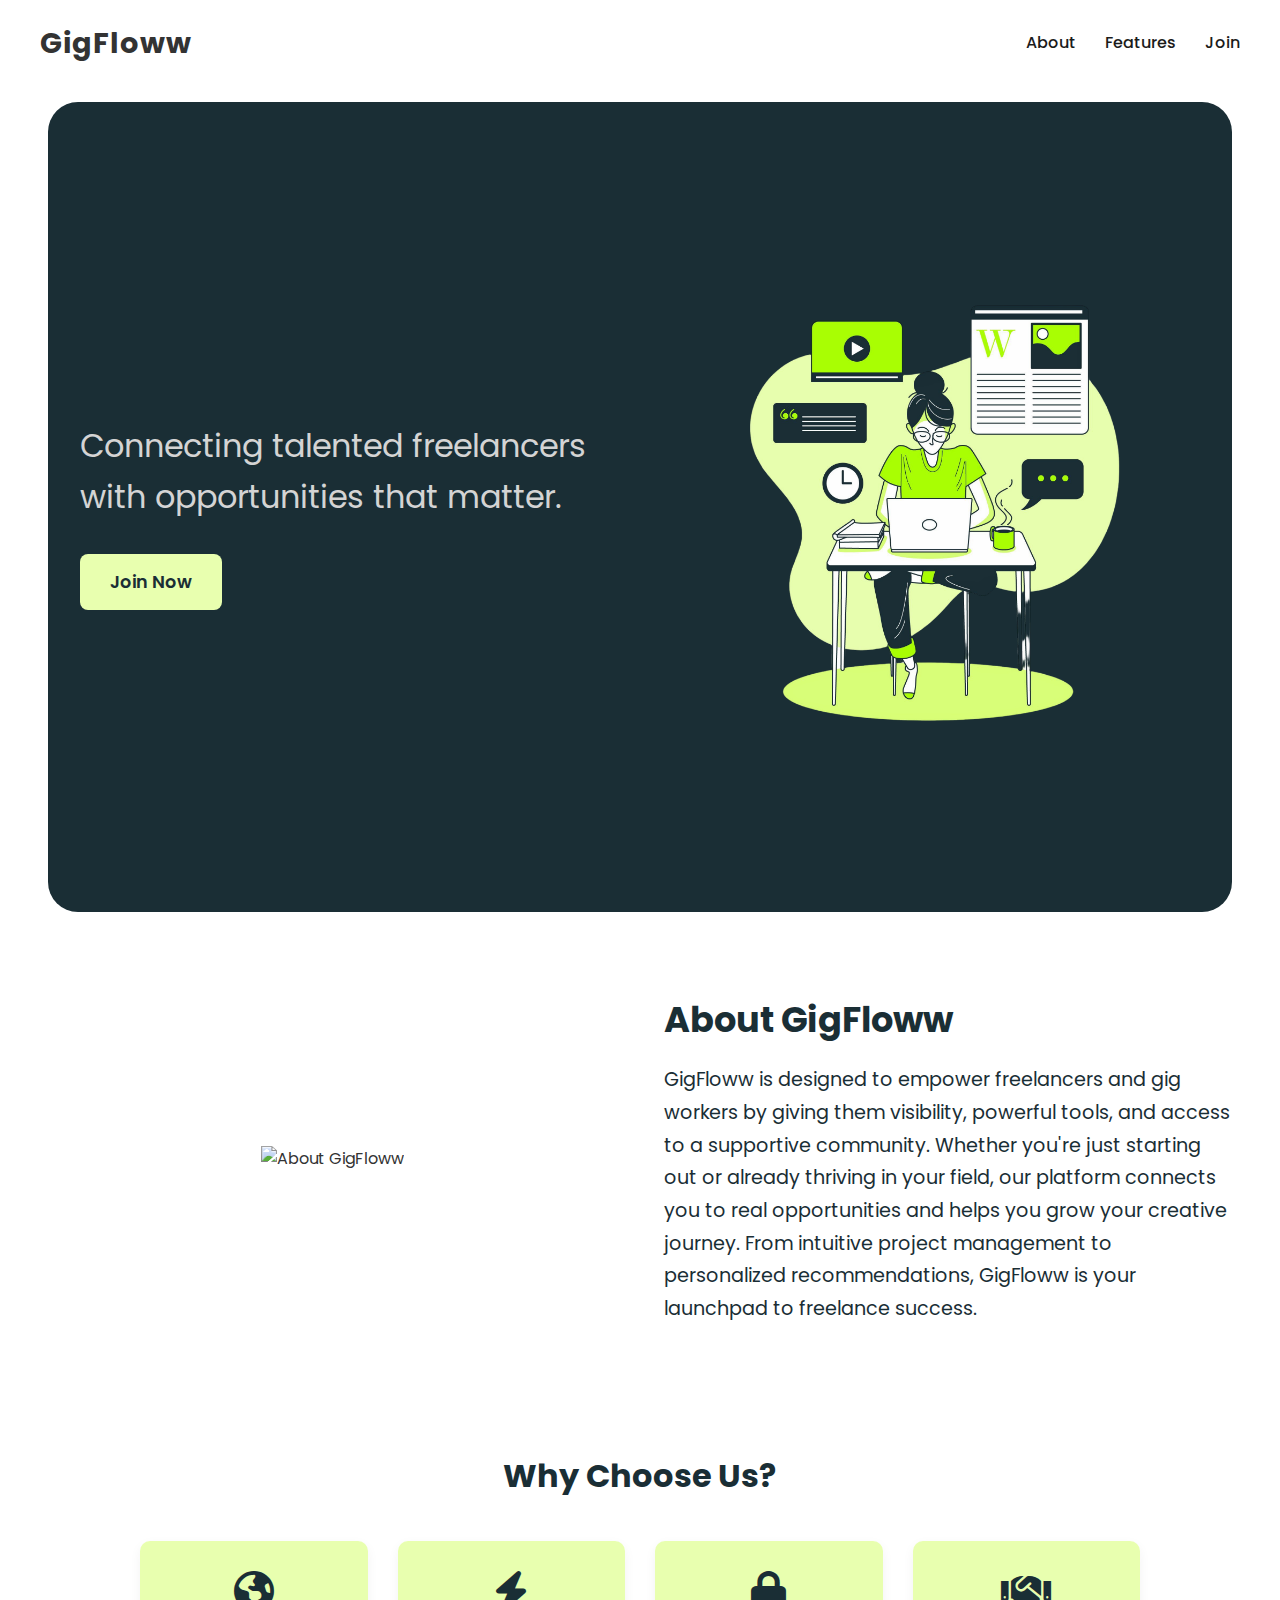
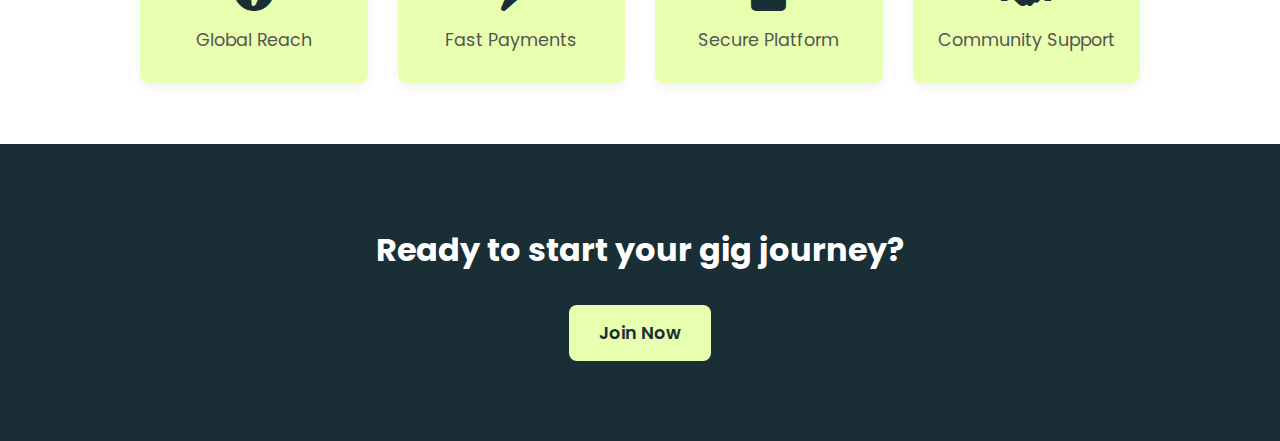
==== page.html @ ae3efb28 "first commit" ====
<!DOCTYPE html>
<html lang="en">
<head>
  <meta charset="UTF-8" />
  <meta name="viewport" content="width=device-width, initial-scale=1.0"/>
  <title>GigFloww | Landing Page</title>
  <link rel="stylesheet" href="style.css" />
  <link href="https://fonts.googleapis.com/css2?family=Poppins&display=swap" rel="stylesheet">
  <!-- FontAwesome CDN -->
  <link rel="stylesheet" href="https://cdnjs.cloudflare.com/ajax/libs/font-awesome/6.0.0-beta3/css/all.min.css">
</head>
<body>
  <header class="header">
    <h1>GigFloww</h1>
    <nav class="nav">
      <a href="#about">About</a>
      <a href="#features">Features</a>
      <a href="#join">Join</a>
    </nav>
  </header>

  <section class="hero">
    <div class="hero-content">
      <div class="hero-text">
        <h2><span id="typed"></span></h2>
        <p>Connecting talented freelancers with opportunities that matter.</p>
        <a href="#join" class="cta-btn">Join Now</a>
      </div>
      <div class="hero-illustration">
        <img src="download.png" alt="Freelancer Illustration" />
      </div>
    </div>
  </section>

  <section id="about" class="about reveal">
    <div class="about-content">
      <div class="about-image">
        <img src="https://img.freepik.com/free-vector/windows-concept-illustration_114360-267.jpg?t=st=1744880869~exp=1744884469~hmac=a0d5ffa57e07b725de430ab573ec3831158b5d8b7a6aa098c9607ce0dd079481&w=826" alt="About GigFloww">
      </div>
      <div class="about-text">
        <h3>About GigFloww</h3>
        <p>
          GigFloww is designed to empower freelancers and gig workers by giving them visibility,
          powerful tools, and access to a supportive community. Whether you're just starting out
          or already thriving in your field, our platform connects you to real opportunities
          and helps you grow your creative journey. From intuitive project management to personalized
          recommendations, GigFloww is your launchpad to freelance success.
        </p>
      </div>
    </div>
  </section>

  <section id="features" class="features reveal">
    <h3>Why Choose Us?</h3>
    <div class="feature-grid">
      <div class="feature-card">
        <i class="fas fa-globe-americas"></i>
        <p>Global Reach</p>
      </div>
      <div class="feature-card">
        <i class="fas fa-bolt"></i>
        <p>Fast Payments</p>
      </div>
      <div class="feature-card">
        <i class="fas fa-lock"></i>
        <p>Secure Platform</p>
      </div>
      <div class="feature-card">
        <i class="fas fa-handshake"></i>
        <p>Community Support</p>
      </div>
    </div>
  </section>

  <section id="join" class="cta reveal">
    <h3>Ready to start your gig journey?</h3>
    <a href="#" class="cta-btn">Join Now</a>
  </section>

 
  <script src="script.js"></script>
</body>
</html>
---- style.css ----
* {
    margin: 0;
    padding: 0;
    box-sizing: border-box;
  }
  
  body {
    font-family: 'Poppins', sans-serif;
    line-height: 1.6;
    background: #fff;
    color: #333;
    scroll-behavior: smooth;
  }
  
/* Header Section */
.header {
   
    display: flex;
    justify-content: space-between;
    align-items: center;
    padding: 20px 40px;
    position: sticky;
    top: 0;
    z-index: 1000;
    background-color: white;
  }
  
  .header h1 {
    font-size: 1.8rem;
    font-weight: 700;
    letter-spacing: 1px;
  }
  
  .nav a {
    color: rgb(27, 27, 27);
    text-decoration: none;
    margin-left: 25px;
    font-weight: 500;
    font-size: 1rem;
    transition: color 0.3s ease;
  }
  
  .nav a:hover {
    color: #aaff01;
  }
  
  
  .hero {
    background: #1a2e35;
    height: 90vh;
    border-radius: 30px;
    padding: 4rem 2rem;
    margin: 1rem 3rem;
    display: flex;
    align-items: center;
    justify-content: center;
  }
  
  .hero-content {
    display: flex;
    align-items: center;
    justify-content: space-between;
    max-width: 1200px;
    margin: auto;
    gap: 3rem;
    flex-wrap: wrap;
  }
  
  .hero-text {
    flex: 1;
    min-width: 280px;
    color: #ffffff;
  }
  
  .hero-text h2 {
    font-size: 3.2rem;
    font-weight: bold;
    margin-bottom: 1rem;
  }
  
  .hero-text p {
    font-size: 2rem;
    margin-bottom: 2rem;
    color: #d4d4d4;
  }
  
  .cta-btn {
    background: #e8ffaf;
    color: #1a2e35;
    padding: 1rem 2rem;
    text-decoration: none;
    border-radius: 8px;
    font-weight: 600;
    font-size: 1.1rem;
    transition: 0.3s ease;
    display: inline-block;
  }
  
  .cta-btn:hover {
    background-color: #aaff01;
    color: #1a2e35;
  }
  
  .hero-illustration {
    flex: 1;
    height: 100%;
    display: flex;
    justify-content: center;
    align-items: center;
  }
  
  .hero-illustration img {
    width: 100%;
    height: auto;
    max-height: 600px;
    object-fit: contain;
  }
  
  .about {
    background: #ffffff;
    padding: 4rem 3rem;
  }
  
  .about-content {
    display: flex;
    align-items: center;
    justify-content: center;
    gap: 3rem;
    max-width: 1200px;
    margin: auto;
    flex-wrap: wrap;
  }
  
  .about-image {
    flex: 1;
    display: flex;
    justify-content: center;
    align-items: center;
  }
  
  .about-image img {
    max-width: 100%;
    height: auto;
    max-height: 500px;
    object-fit: contain;
  }
  
  .about-text {
    flex: 1;
    min-width: 280px;
    color: #1a2e35;
  }
  
  .about-text h3 {
    font-size: 2.2rem;
    margin-bottom: 1rem;
  }
  
  .about-text p {
    font-size: 1.2rem;
    line-height: 1.7;
  }
  
  /* Features Section */
#features {
    padding: 60px 20px;

  }
  
  #features h3 {
    text-align: center;
    font-size: 2rem;
    margin-bottom: 40px;
    color: #1a2e35;
  }
  
  .feature-grid {
    display: grid;
    grid-template-columns: repeat(auto-fit, minmax(220px, 1fr));
    gap: 30px;
    max-width: 1000px;
    margin: 0 auto;
  }
  
  .feature-card {
    background-color: #e8ffaf;
    padding: 30px 20px;
    border-radius: 10px;
    box-shadow: 0 4px 12px rgba(0, 0, 0, 0.05);
    text-align: center;
    transition: transform 0.3s ease, box-shadow 0.3s ease;
  }
  
  .feature-card:hover {
    transform: translateY(-5px);
    box-shadow: 0 8px 20px rgba(0, 0, 0, 0.1);
   
  }
  
  .feature-card i {
    font-size: 2.5rem;
    color: #1a2e35;
    margin-bottom: 15px;
  }
  
  .feature-card p {
    font-size: 1.1rem;
    color: #555;
  }
  
  /* Join CTA Section */
#join {
    background-color: #1a2e35;
    color: #ffffff;
    text-align: center;
    padding: 80px 20px;
  }
  
  #join h3 {
    font-size: 2rem;
    margin-bottom: 30px;
  }
  
  .cta-btn {
    display: inline-block;
    background-color: #e8ffaf;
    color: #1a2e35;
    font-weight: 600;
    text-decoration: none;
    padding: 14px 30px;
    border-radius: 8px;
    transition: background-color 0.3s ease, transform 0.3s ease;
  }
  
  .cta-btn:hover {
    background-color: #aaff01;
    transform: translateY(-3px);
  }
  
  @media (max-width: 1024px) {
    .hero {
      height: auto;
      padding: 3rem 2rem;
      margin: 1rem 1.5rem;
    }
  
    .hero-text h2 {
      font-size: 2.4rem;
    }
  
    .hero-text p {
      font-size: 1.5rem;
    }
  
    .cta-btn {
      font-size: 1rem;
      padding: 0.8rem 1.6rem;
    }
  
    .hero-illustration img {
      max-height: 450px;
    }
  }
  
  @media (max-width: 768px) {
    .hero {
      flex-direction: column;
      text-align: center;
      padding: 2rem 1rem;
      border-radius: 20px;
    }
  
    .hero-content {
      flex-direction: column;
      gap: 2rem;
    }
  
    .hero-text h2 {
      font-size: 2rem;
    }
  
    .hero-text p {
      font-size: 1.2rem;
    }
  
    .cta-btn {
      font-size: 0.9rem;
      padding: 0.7rem 1.4rem;
    }
  
    .hero-illustration img {
      max-height: 350px;
      width: 90%;
    }
  }
  
  @media (max-width: 480px) {
    .hero {
      margin: 1rem;
      padding: 1.5rem 1rem;
    }
  
    .hero-text h2 {
      font-size: 2rem;
    }
  
    .hero-text p {
      font-size: 1rem;
    }
  
    .cta-btn {
      font-size: 0.85rem;
      padding: 0.6rem 1.2rem;
    }
  
    .hero-illustration img {
      max-height: 300px;
    }
  }
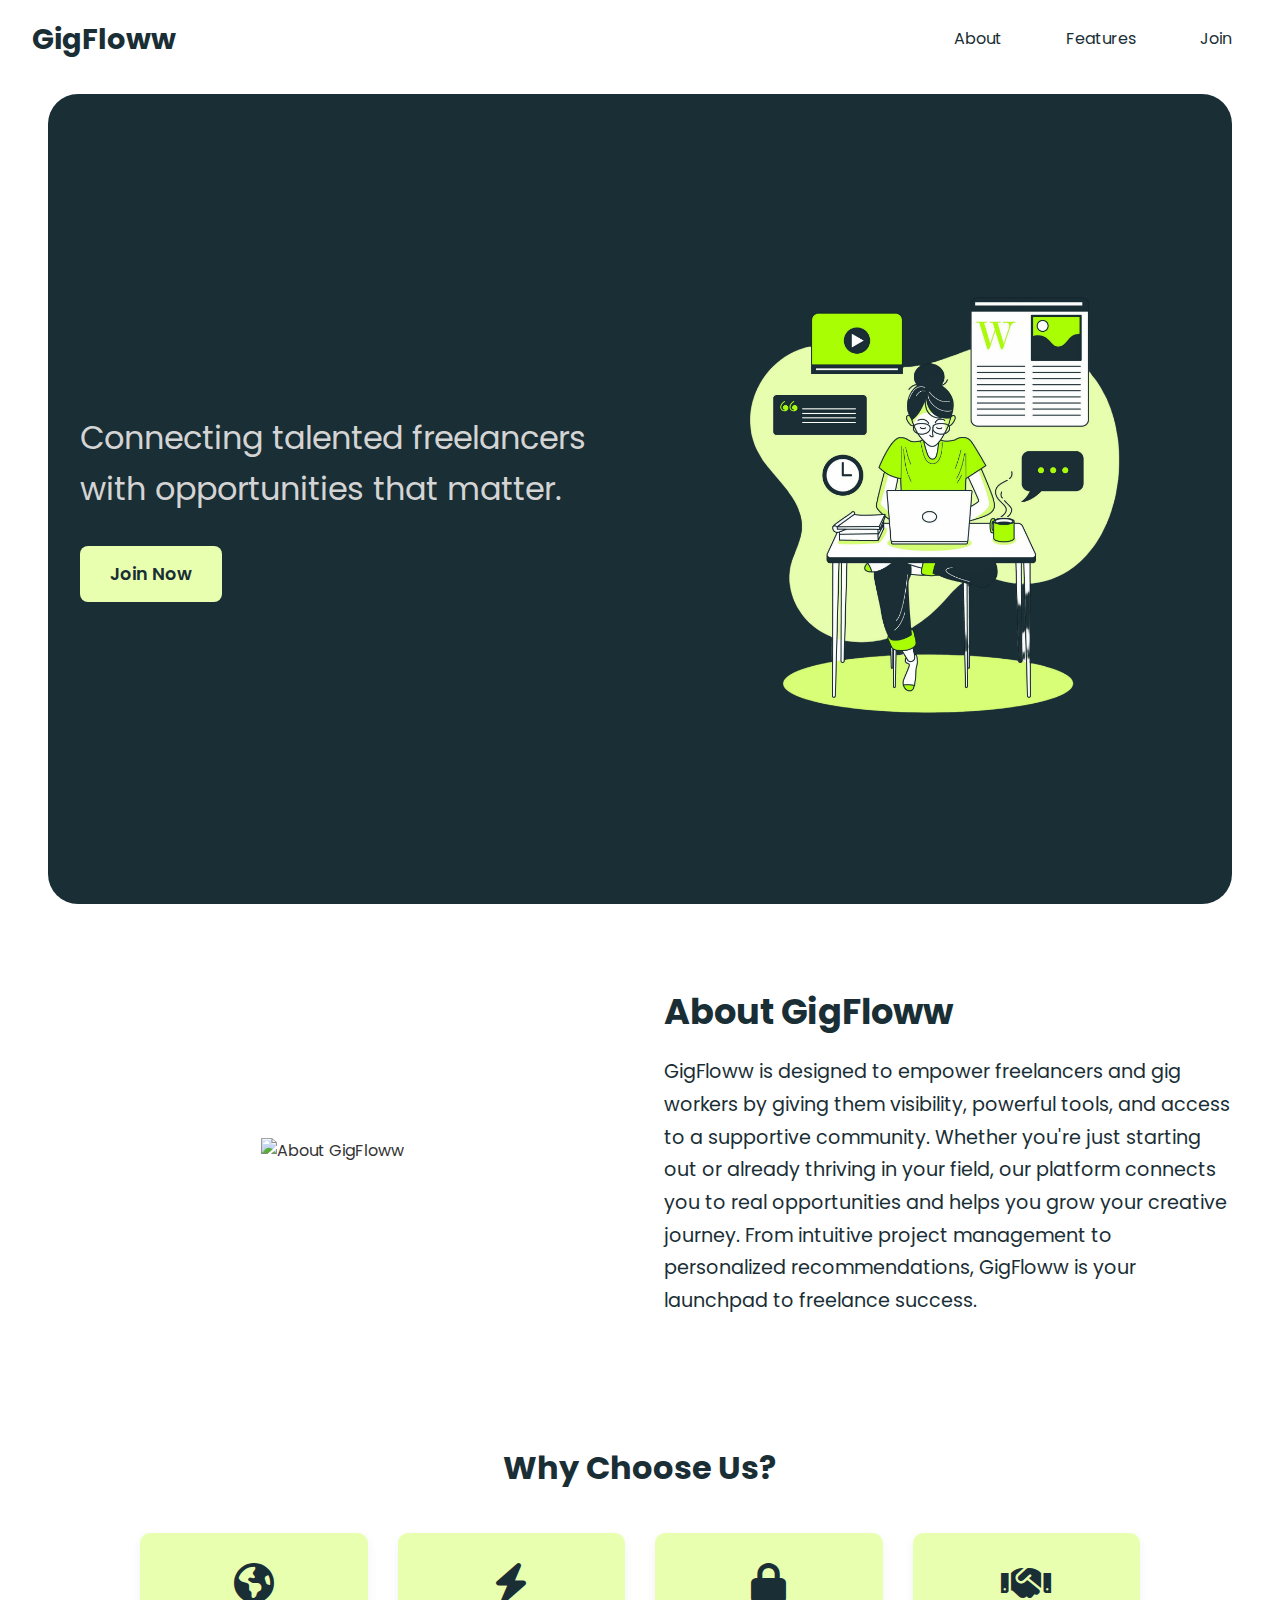
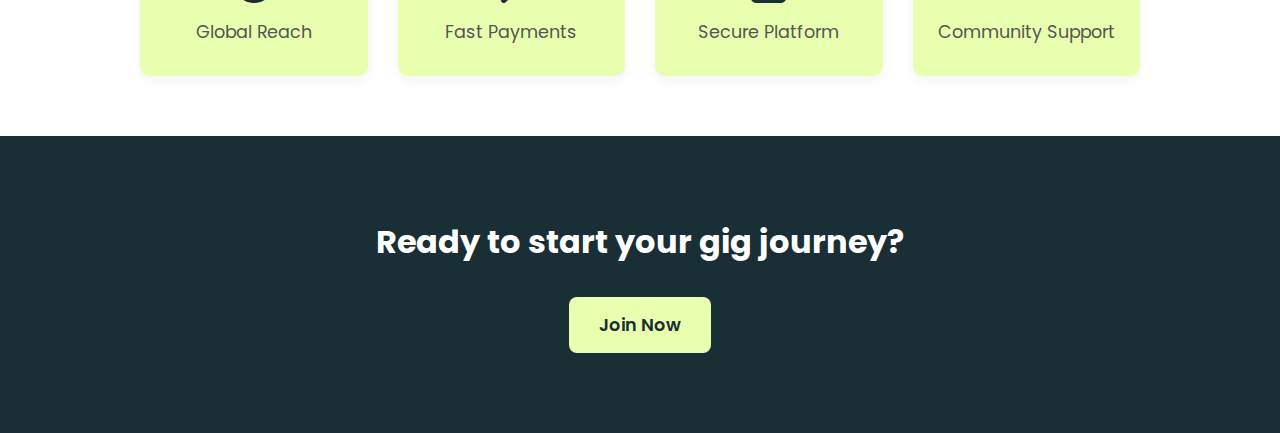
==== commit fb54a786: "02" ====
--- a/page.html
+++ b/page.html
@@ -17,7 +17,14 @@
       <a href="#features">Features</a>
       <a href="#join">Join</a>
     </nav>
+  
+    <div class="hamburger" onclick="toggleMenu()">
+      <span class="bar"></span>
+      <span class="bar"></span>
+      <span class="bar"></span>
+    </div>
   </header>
+  
 
   <section class="hero">
     <div class="hero-content">
@@ -77,7 +84,8 @@
     <a href="#" class="cta-btn">Join Now</a>
   </section>
 
- 
+  <script src="https://cdn.jsdelivr.net/npm/typed.js@2.0.12"></script>
+  <script src="https://unpkg.com/scrollreveal"></script>
   <script src="script.js"></script>
 </body>
 </html>
--- a/style.css
+++ b/style.css
@@ -1,320 +1,352 @@
 * {
-    margin: 0;
-    padding: 0;
-    box-sizing: border-box;
-  }
+  margin: 0;
+  padding: 0;
+  box-sizing: border-box;
+}
+
+body {
+  font-family: 'Poppins', sans-serif;
+  line-height: 1.6;
+  background: #fff;
+  color: #333;
+  scroll-behavior: smooth;
+}
+
+.header {
+  display: flex;
+  justify-content: space-between;
+  align-items: center;
+  padding: 1rem 2rem;
+  background-color: white;
+  color: #1a2e35;
+}
+
+.header h1 {
+  font-size: 1.8rem;
+}
+
+.nav {
+  display: flex;
+  gap: 2rem;
+}
+
+.nav a {
+  text-decoration: none;
+  color: #1a2e35;
+  font-size: 1rem;
+  padding: 0.5rem 1rem;
+  border-radius: 4px;
+}
+
+.nav a:hover {
+  background-color: #2e434a;
+}
+
+.hamburger {
+  display: none;
+  cursor: pointer;
+  flex-direction: column;
+  gap: 4px;
+  align-items: center;
+}
+
+.hamburger .bar {
+  width: 25px;
+  height: 3px;
+  background-color: #333; /* Change to dark color for better visibility */
+  border-radius: 10px;
+}
+
+.hero {
+  background: #1a2e35;
+  height: 90vh;
+  border-radius: 30px;
+  padding: 4rem 2rem;
+  margin: 1rem 3rem;
+  display: flex;
+  align-items: center;
+  justify-content: center;
+}
+
+.hero-content {
+  display: flex;
+  align-items: center;
+  justify-content: space-between;
+  max-width: 1200px;
+  margin: auto;
+  gap: 3rem;
+  flex-wrap: wrap;
+}
+
+.hero-text {
+  flex: 1;
+  min-width: 280px;
+  color: #ffffff;
+}
+
+.hero-text h2 {
+  font-size: 3.2rem;
+  font-weight: bold;
+  margin-bottom: 1rem;
+}
+
+.hero-text p {
+  font-size: 2rem;
+  margin-bottom: 2rem;
+  color: #d4d4d4;
+}
+
+.cta-btn {
+  background: #e8ffaf;
+  color: #1a2e35;
+  padding: 1rem 2rem;
+  text-decoration: none;
+  border-radius: 8px;
+  font-weight: 600;
+  font-size: 1.1rem;
+  transition: 0.3s ease;
+  display: inline-block;
+}
+
+.cta-btn:hover {
+  background-color: #aaff01;
+  color: #1a2e35;
+}
+
+.hero-illustration {
+  flex: 1;
+  height: 100%;
+  display: flex;
+  justify-content: center;
+  align-items: center;
+}
+
+.hero-illustration img {
+  width: 100%;
+  height: auto;
+  max-height: 600px;
+  object-fit: contain;
+}
+
+.about {
+  background: #ffffff;
+  padding: 4rem 3rem;
+}
+
+.about-content {
+  display: flex;
+  align-items: center;
+  justify-content: center;
+  gap: 3rem;
+  max-width: 1200px;
+  margin: auto;
+  flex-wrap: wrap;
+}
+
+.about-image {
+  flex: 1;
+  display: flex;
+  justify-content: center;
+  align-items: center;
+}
+
+.about-image img {
+  max-width: 100%;
+  height: auto;
+  max-height: 500px;
+  object-fit: contain;
+}
+
+.about-text {
+  flex: 1;
+  min-width: 280px;
+  color: #1a2e35;
+}
+
+.about-text h3 {
+  font-size: 2.2rem;
+  margin-bottom: 1rem;
+}
+
+.about-text p {
+  font-size: 1.2rem;
+  line-height: 1.7;
+}
+
+/* Features Section */
+#features {
+  padding: 60px 20px;
+}
+
+#features h3 {
+  text-align: center;
+  font-size: 2rem;
+  margin-bottom: 40px;
+  color: #1a2e35;
+}
+
+.feature-grid {
+  display: grid;
+  grid-template-columns: repeat(auto-fit, minmax(220px, 1fr));
+  gap: 30px;
+  max-width: 1000px;
+  margin: 0 auto;
+}
+
+.feature-card {
+  background-color: #e8ffaf;
+  padding: 30px 20px;
+  border-radius: 10px;
+  box-shadow: 0 4px 12px rgba(0, 0, 0, 0.05);
+  text-align: center;
+  transition: transform 0.3s ease, box-shadow 0.3s ease;
+}
+
+.feature-card:hover {
+  transform: translateY(-5px);
+  box-shadow: 0 8px 20px rgba(0, 0, 0, 0.1);
+}
+
+.feature-card i {
+  font-size: 2.5rem;
+  color: #1a2e35;
+  margin-bottom: 15px;
+}
+
+.feature-card p {
+  font-size: 1.1rem;
+  color: #555;
+}
+
+/* Join CTA Section */
+#join {
+  background-color: #1a2e35;
+  color: #ffffff;
+  text-align: center;
+  padding: 80px 20px;
+}
+
+#join h3 {
+  font-size: 2rem;
+  margin-bottom: 30px;
+}
+
+.cta-btn {
+  display: inline-block;
+  background-color: #e8ffaf;
+  color: #1a2e35;
+  font-weight: 600;
+  text-decoration: none;
+  padding: 14px 30px;
+  border-radius: 8px;
+  transition: background-color 0.3s ease, transform 0.3s ease;
+}
+
+.cta-btn:hover {
+  background-color: #aaff01;
+  transform: translateY(-3px);
+}
+
+@media (max-width: 1024px) {
+  .hero {
+    height: auto;
+    padding: 3rem 2rem;
+    margin: 1rem 1.5rem;
+  }
+
+  .hero-text h2 {
+    font-size: 2.4rem;
+  }
+
+  .hero-text p {
+    font-size: 1.5rem;
+  }
+
+  .cta-btn {
+    font-size: 1rem;
+    padding: 0.8rem 1.6rem;
+  }
+
+  .hero-illustration img {
+    max-height: 450px;
+  }
+}
+
+@media (max-width: 768px) {
+  .hero {
+    flex-direction: column;
+    text-align: center;
+    padding: 2rem 1rem;
+    border-radius: 20px;
+  }
+
+  .hero-content {
+    flex-direction: column;
+    gap: 2rem;
+  }
+
+  .hero-text h2 {
+    font-size: 2rem;
+  }
+
+  .hero-text p {
+    font-size: 1.2rem;
+  }
+
+  .cta-btn {
+    font-size: 0.9rem;
+    padding: 0.7rem 1.4rem;
+  }
+
+  .hero-illustration img {
+    max-height: 350px;
+    width: 90%;
+  }
+  .nav {
+    display: none;
+    flex-direction: column;
+    width: 100%;
+    gap: 1rem;
+
+    position: absolute;
+    top: 80px;
+    left: 0;
+    background-color: #e6ffb3;
+    height: 500px;
+ text-align: center;
   
-  body {
-    font-family: 'Poppins', sans-serif;
-    line-height: 1.6;
-    background: #fff;
-    color: #333;
-    scroll-behavior: smooth;
-  }
-  
-/* Header Section */
-.header {
-   
+  }
+
+  /* Show the nav links when the menu is active */
+  .nav.active {
     display: flex;
-    justify-content: space-between;
-    align-items: center;
-    padding: 20px 40px;
-    position: sticky;
-    top: 0;
-    z-index: 1000;
-    background-color: white;
-  }
-  
-  .header h1 {
-    font-size: 1.8rem;
-    font-weight: 700;
-    letter-spacing: 1px;
-  }
-  
-  .nav a {
-    color: rgb(27, 27, 27);
-    text-decoration: none;
-    margin-left: 25px;
-    font-weight: 500;
+  }
+
+  .hamburger {
+    display: flex;
+  }
+}
+
+@media (max-width: 480px) {
+  .hero {
+    margin: 1rem;
+    padding: 1.5rem 1rem;
+  }
+
+  .hero-text h2 {
+    font-size: 2rem;
+  }
+
+  .hero-text p {
     font-size: 1rem;
-    transition: color 0.3s ease;
-  }
-  
-  .nav a:hover {
-    color: #aaff01;
-  }
-  
-  
-  .hero {
-    background: #1a2e35;
-    height: 90vh;
-    border-radius: 30px;
-    padding: 4rem 2rem;
-    margin: 1rem 3rem;
-    display: flex;
-    align-items: center;
-    justify-content: center;
-  }
-  
-  .hero-content {
-    display: flex;
-    align-items: center;
-    justify-content: space-between;
-    max-width: 1200px;
-    margin: auto;
-    gap: 3rem;
-    flex-wrap: wrap;
-  }
-  
-  .hero-text {
-    flex: 1;
-    min-width: 280px;
-    color: #ffffff;
-  }
-  
-  .hero-text h2 {
-    font-size: 3.2rem;
-    font-weight: bold;
-    margin-bottom: 1rem;
-  }
-  
-  .hero-text p {
-    font-size: 2rem;
-    margin-bottom: 2rem;
-    color: #d4d4d4;
-  }
-  
+  }
+
   .cta-btn {
-    background: #e8ffaf;
-    color: #1a2e35;
-    padding: 1rem 2rem;
-    text-decoration: none;
-    border-radius: 8px;
-    font-weight: 600;
-    font-size: 1.1rem;
-    transition: 0.3s ease;
-    display: inline-block;
-  }
-  
-  .cta-btn:hover {
-    background-color: #aaff01;
-    color: #1a2e35;
-  }
-  
-  .hero-illustration {
-    flex: 1;
-    height: 100%;
-    display: flex;
-    justify-content: center;
-    align-items: center;
-  }
-  
+    font-size: 0.85rem;
+    padding: 0.6rem 1.2rem;
+  }
+
   .hero-illustration img {
-    width: 100%;
-    height: auto;
-    max-height: 600px;
-    object-fit: contain;
-  }
-  
-  .about {
-    background: #ffffff;
-    padding: 4rem 3rem;
-  }
-  
-  .about-content {
-    display: flex;
-    align-items: center;
-    justify-content: center;
-    gap: 3rem;
-    max-width: 1200px;
-    margin: auto;
-    flex-wrap: wrap;
-  }
-  
-  .about-image {
-    flex: 1;
-    display: flex;
-    justify-content: center;
-    align-items: center;
-  }
-  
-  .about-image img {
-    max-width: 100%;
-    height: auto;
-    max-height: 500px;
-    object-fit: contain;
-  }
-  
-  .about-text {
-    flex: 1;
-    min-width: 280px;
-    color: #1a2e35;
-  }
-  
-  .about-text h3 {
-    font-size: 2.2rem;
-    margin-bottom: 1rem;
-  }
-  
-  .about-text p {
-    font-size: 1.2rem;
-    line-height: 1.7;
-  }
-  
-  /* Features Section */
-#features {
-    padding: 60px 20px;
-
-  }
-  
-  #features h3 {
-    text-align: center;
-    font-size: 2rem;
-    margin-bottom: 40px;
-    color: #1a2e35;
-  }
-  
-  .feature-grid {
-    display: grid;
-    grid-template-columns: repeat(auto-fit, minmax(220px, 1fr));
-    gap: 30px;
-    max-width: 1000px;
-    margin: 0 auto;
-  }
-  
-  .feature-card {
-    background-color: #e8ffaf;
-    padding: 30px 20px;
-    border-radius: 10px;
-    box-shadow: 0 4px 12px rgba(0, 0, 0, 0.05);
-    text-align: center;
-    transition: transform 0.3s ease, box-shadow 0.3s ease;
-  }
-  
-  .feature-card:hover {
-    transform: translateY(-5px);
-    box-shadow: 0 8px 20px rgba(0, 0, 0, 0.1);
-   
-  }
-  
-  .feature-card i {
-    font-size: 2.5rem;
-    color: #1a2e35;
-    margin-bottom: 15px;
-  }
-  
-  .feature-card p {
-    font-size: 1.1rem;
-    color: #555;
-  }
-  
-  /* Join CTA Section */
-#join {
-    background-color: #1a2e35;
-    color: #ffffff;
-    text-align: center;
-    padding: 80px 20px;
-  }
-  
-  #join h3 {
-    font-size: 2rem;
-    margin-bottom: 30px;
-  }
-  
-  .cta-btn {
-    display: inline-block;
-    background-color: #e8ffaf;
-    color: #1a2e35;
-    font-weight: 600;
-    text-decoration: none;
-    padding: 14px 30px;
-    border-radius: 8px;
-    transition: background-color 0.3s ease, transform 0.3s ease;
-  }
-  
-  .cta-btn:hover {
-    background-color: #aaff01;
-    transform: translateY(-3px);
-  }
-  
-  @media (max-width: 1024px) {
-    .hero {
-      height: auto;
-      padding: 3rem 2rem;
-      margin: 1rem 1.5rem;
-    }
-  
-    .hero-text h2 {
-      font-size: 2.4rem;
-    }
-  
-    .hero-text p {
-      font-size: 1.5rem;
-    }
-  
-    .cta-btn {
-      font-size: 1rem;
-      padding: 0.8rem 1.6rem;
-    }
-  
-    .hero-illustration img {
-      max-height: 450px;
-    }
-  }
-  
-  @media (max-width: 768px) {
-    .hero {
-      flex-direction: column;
-      text-align: center;
-      padding: 2rem 1rem;
-      border-radius: 20px;
-    }
-  
-    .hero-content {
-      flex-direction: column;
-      gap: 2rem;
-    }
-  
-    .hero-text h2 {
-      font-size: 2rem;
-    }
-  
-    .hero-text p {
-      font-size: 1.2rem;
-    }
-  
-    .cta-btn {
-      font-size: 0.9rem;
-      padding: 0.7rem 1.4rem;
-    }
-  
-    .hero-illustration img {
-      max-height: 350px;
-      width: 90%;
-    }
-  }
-  
-  @media (max-width: 480px) {
-    .hero {
-      margin: 1rem;
-      padding: 1.5rem 1rem;
-    }
-  
-    .hero-text h2 {
-      font-size: 2rem;
-    }
-  
-    .hero-text p {
-      font-size: 1rem;
-    }
-  
-    .cta-btn {
-      font-size: 0.85rem;
-      padding: 0.6rem 1.2rem;
-    }
-  
-    .hero-illustration img {
-      max-height: 300px;
-    }
-  }
-  +    max-height: 300px;
+  }
+}
